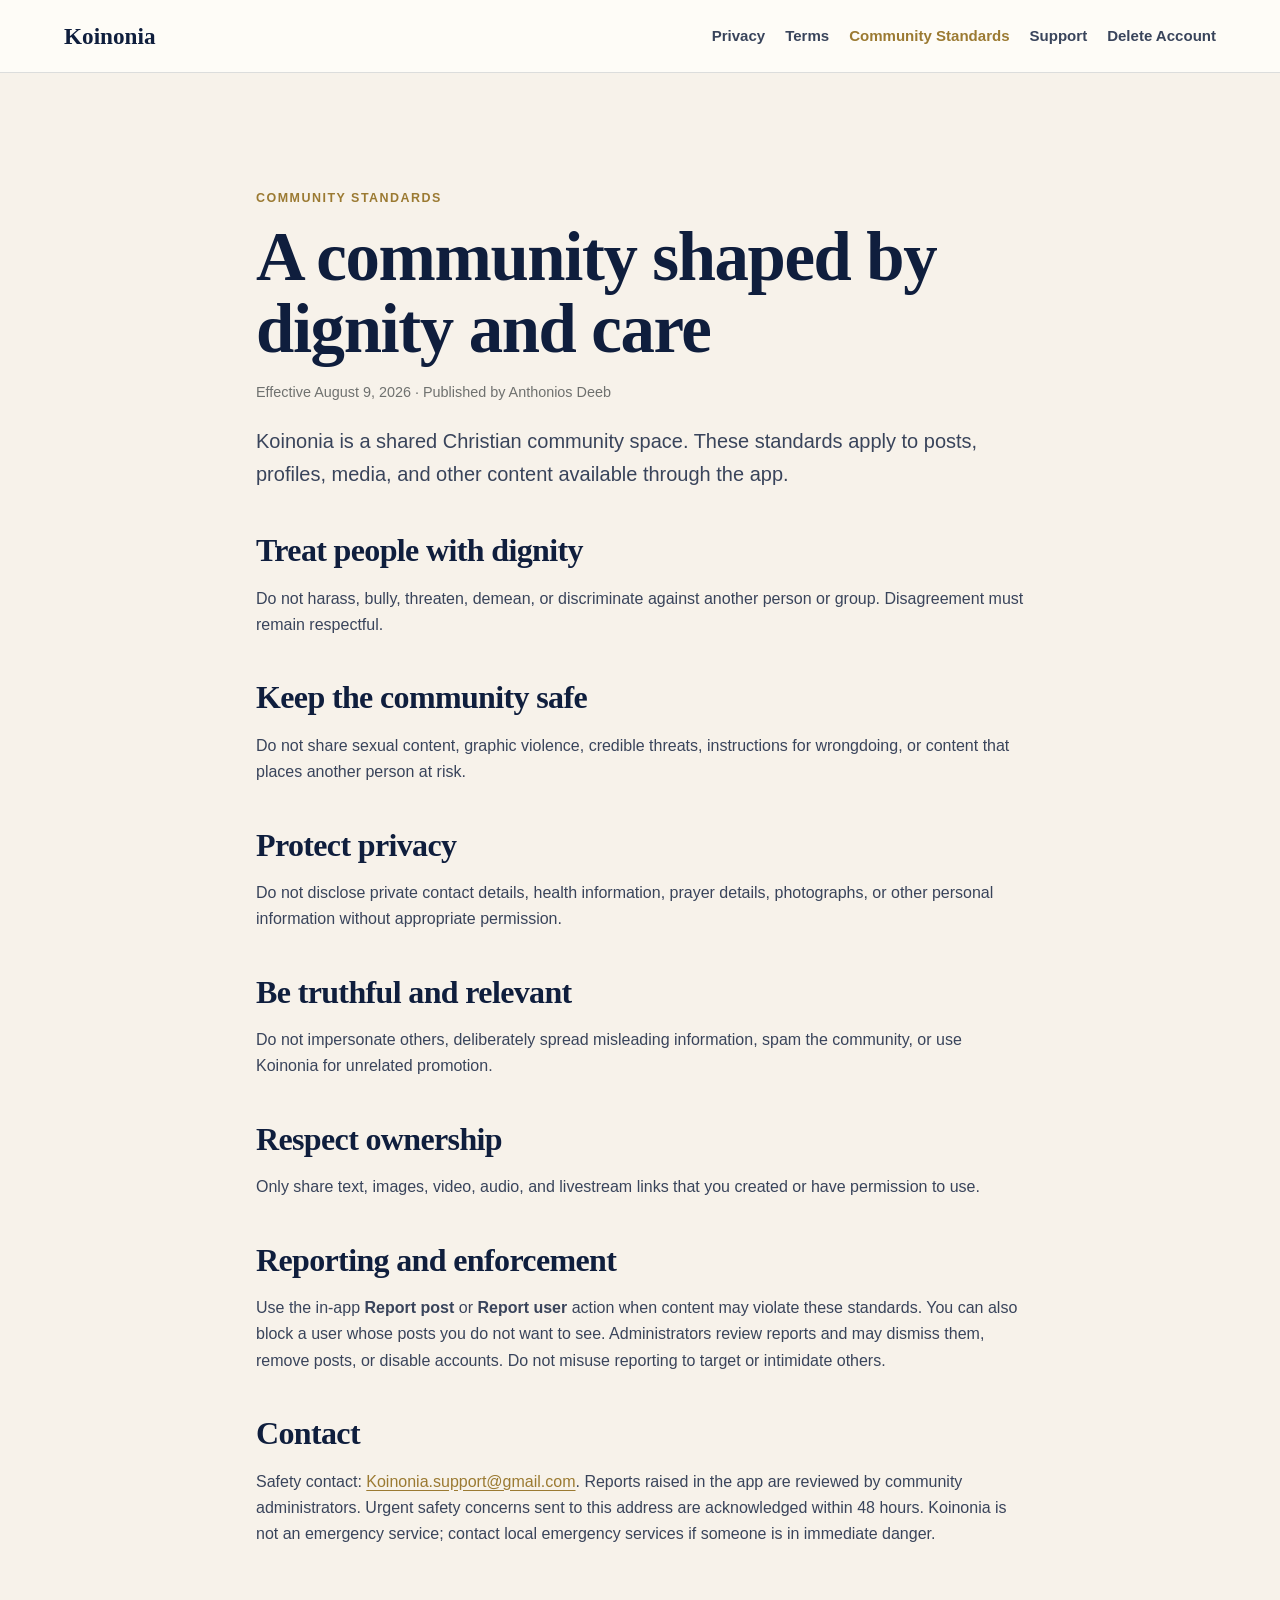
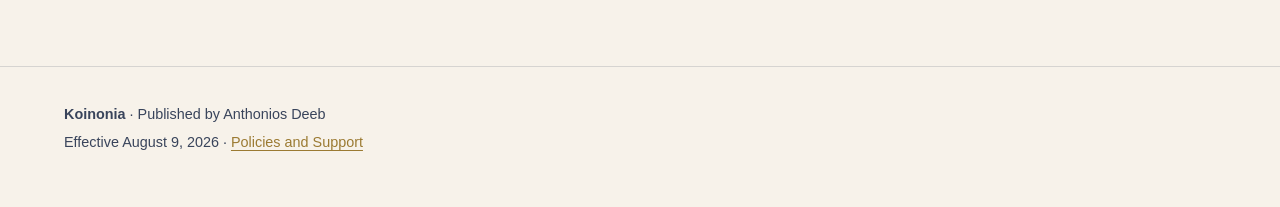
==== public-site/community-standards/index.html @ f4a789da "feat: publish Koinonia legal and support site" ====
<!doctype html>
<html lang="en">
<head>
  <meta charset="utf-8">
  <meta name="viewport" content="width=device-width, initial-scale=1">
  <meta name="description" content="Community Standards and safety information for Koinonia.">
  <title>Community Standards — Koinonia</title>
  <link rel="stylesheet" href="../styles.css">
</head>
<body>
  <header class="site-header">
    <div class="shell header-row">
      <a class="brand" href="../">Koinonia</a>
      <nav class="nav" aria-label="Policy navigation">
        <a href="../privacy/">Privacy</a>
        <a href="../terms/">Terms</a>
        <a aria-current="page" href="./">Community Standards</a>
        <a href="../support/">Support</a>
        <a href="../delete-account/">Delete Account</a>
      </nav>
    </div>
  </header>
  <main>
    <article class="shell prose">
      <p class="eyebrow">Community Standards</p>
      <h1>A community shaped by dignity and care</h1>
      <p class="metadata">Effective August 9, 2026 · Published by Anthonios Deeb</p>
      <p class="lede">Koinonia is a shared Christian community space. These standards apply to posts, profiles, media, and other content available through the app.</p>

      <h2>Treat people with dignity</h2>
      <p>Do not harass, bully, threaten, demean, or discriminate against another person or group. Disagreement must remain respectful.</p>

      <h2>Keep the community safe</h2>
      <p>Do not share sexual content, graphic violence, credible threats, instructions for wrongdoing, or content that places another person at risk.</p>

      <h2>Protect privacy</h2>
      <p>Do not disclose private contact details, health information, prayer details, photographs, or other personal information without appropriate permission.</p>

      <h2>Be truthful and relevant</h2>
      <p>Do not impersonate others, deliberately spread misleading information, spam the community, or use Koinonia for unrelated promotion.</p>

      <h2>Respect ownership</h2>
      <p>Only share text, images, video, audio, and livestream links that you created or have permission to use.</p>

      <h2>Reporting and enforcement</h2>
      <p>Use the in-app <strong>Report post</strong> or <strong>Report user</strong> action when content may violate these standards. You can also block a user whose posts you do not want to see. Administrators review reports and may dismiss them, remove posts, or disable accounts. Do not misuse reporting to target or intimidate others.</p>

      <h2>Contact</h2>
      <p>Safety contact: <a href="mailto:Koinonia.support@gmail.com?subject=Koinonia%20safety%20concern">Koinonia.support@gmail.com</a>. Reports raised in the app are reviewed by community administrators. Urgent safety concerns sent to this address are acknowledged within 48 hours. Koinonia is not an emergency service; contact local emergency services if someone is in immediate danger.</p>
    </article>
  </main>
  <footer class="site-footer">
    <div class="shell">
      <p><strong>Koinonia</strong> · Published by Anthonios Deeb</p>
      <p>Effective August 9, 2026 · <a href="../">Policies and Support</a></p>
    </div>
  </footer>
</body>
</html>
---- public-site/styles.css ----
:root {
  color-scheme: light;
  --cream: #f7f2ea;
  --surface: #fffdf9;
  --navy: #0f1e3d;
  --ink-soft: #39445b;
  --muted: #6f716f;
  --gold: #9b7a32;
  --border: rgba(15, 30, 61, 0.14);
  --danger: #8d332f;
  font-family: Inter, ui-sans-serif, -apple-system, BlinkMacSystemFont, "Segoe UI", sans-serif;
}

* { box-sizing: border-box; }
body { margin: 0; background: var(--cream); color: var(--navy); line-height: 1.65; }
a { color: var(--gold); text-underline-offset: 0.18em; }
a:focus-visible, button:focus-visible { outline: 3px solid var(--gold); outline-offset: 3px; }
.shell { width: min(100% - 2rem, 72rem); margin-inline: auto; }
.site-header { border-bottom: 1px solid var(--border); background: rgba(255, 253, 249, 0.9); }
.header-row { min-height: 4.5rem; display: flex; align-items: center; justify-content: space-between; gap: 1.5rem; }
.brand { color: var(--navy); text-decoration: none; font-family: Georgia, serif; font-size: 1.45rem; font-weight: 700; }
.nav { display: flex; flex-wrap: wrap; gap: 0.9rem 1.25rem; }
.nav a { color: var(--ink-soft); font-size: 0.94rem; font-weight: 650; text-decoration: none; }
.nav a[aria-current="page"] { color: var(--gold); }
main { padding: clamp(3rem, 8vw, 6.5rem) 0; }
.hero { max-width: 48rem; }
.eyebrow { color: var(--gold); font-size: 0.78rem; font-weight: 800; letter-spacing: 0.12em; text-transform: uppercase; }
h1, h2 { font-family: Georgia, "Times New Roman", serif; letter-spacing: -0.02em; }
h1 { margin: 0.35rem 0 1rem; font-size: clamp(2.35rem, 6vw, 4.3rem); line-height: 1.05; }
h2 { margin: 2.5rem 0 0.7rem; font-size: clamp(1.4rem, 3vw, 2rem); line-height: 1.2; }
p, li { color: var(--ink-soft); }
.lede { font-size: clamp(1.05rem, 2vw, 1.25rem); }
.notice { margin: 2rem 0; padding: 1rem 1.2rem; border: 1px solid rgba(141, 51, 47, 0.32); border-radius: 1rem; background: rgba(255, 255, 255, 0.58); color: var(--danger); }
.cards { display: grid; grid-template-columns: repeat(auto-fit, minmax(15rem, 1fr)); gap: 1rem; margin-top: 2.5rem; }
.card { padding: 1.4rem; border: 1px solid var(--border); border-radius: 1.25rem; background: var(--surface); }
.card h2 { margin-top: 0; font-size: 1.35rem; }
.button { display: inline-flex; min-height: 3rem; align-items: center; justify-content: center; margin-top: 1rem; padding: 0.7rem 1.2rem; border-radius: 999px; background: var(--navy); color: var(--cream); font-weight: 750; text-decoration: none; }
.button.secondary { border: 1px solid var(--border); background: var(--surface); color: var(--navy); }
.metadata { margin-top: 0.5rem; color: var(--muted); font-size: 0.9rem; }
.prose { max-width: 48rem; }
.prose ul { padding-left: 1.35rem; }
.site-footer { padding: 2rem 0 3rem; border-top: 1px solid var(--border); }
.site-footer p { margin: 0.25rem 0; font-size: 0.9rem; }
code { padding: 0.12rem 0.35rem; border-radius: 0.35rem; background: rgba(15, 30, 61, 0.07); color: var(--navy); }

@media (max-width: 48rem) {
  .header-row { align-items: flex-start; flex-direction: column; padding: 1rem 0; }
  .nav { gap: 0.65rem 1rem; }
}

@media (prefers-reduced-motion: reduce) {
  *, *::before, *::after { scroll-behavior: auto !important; }
}
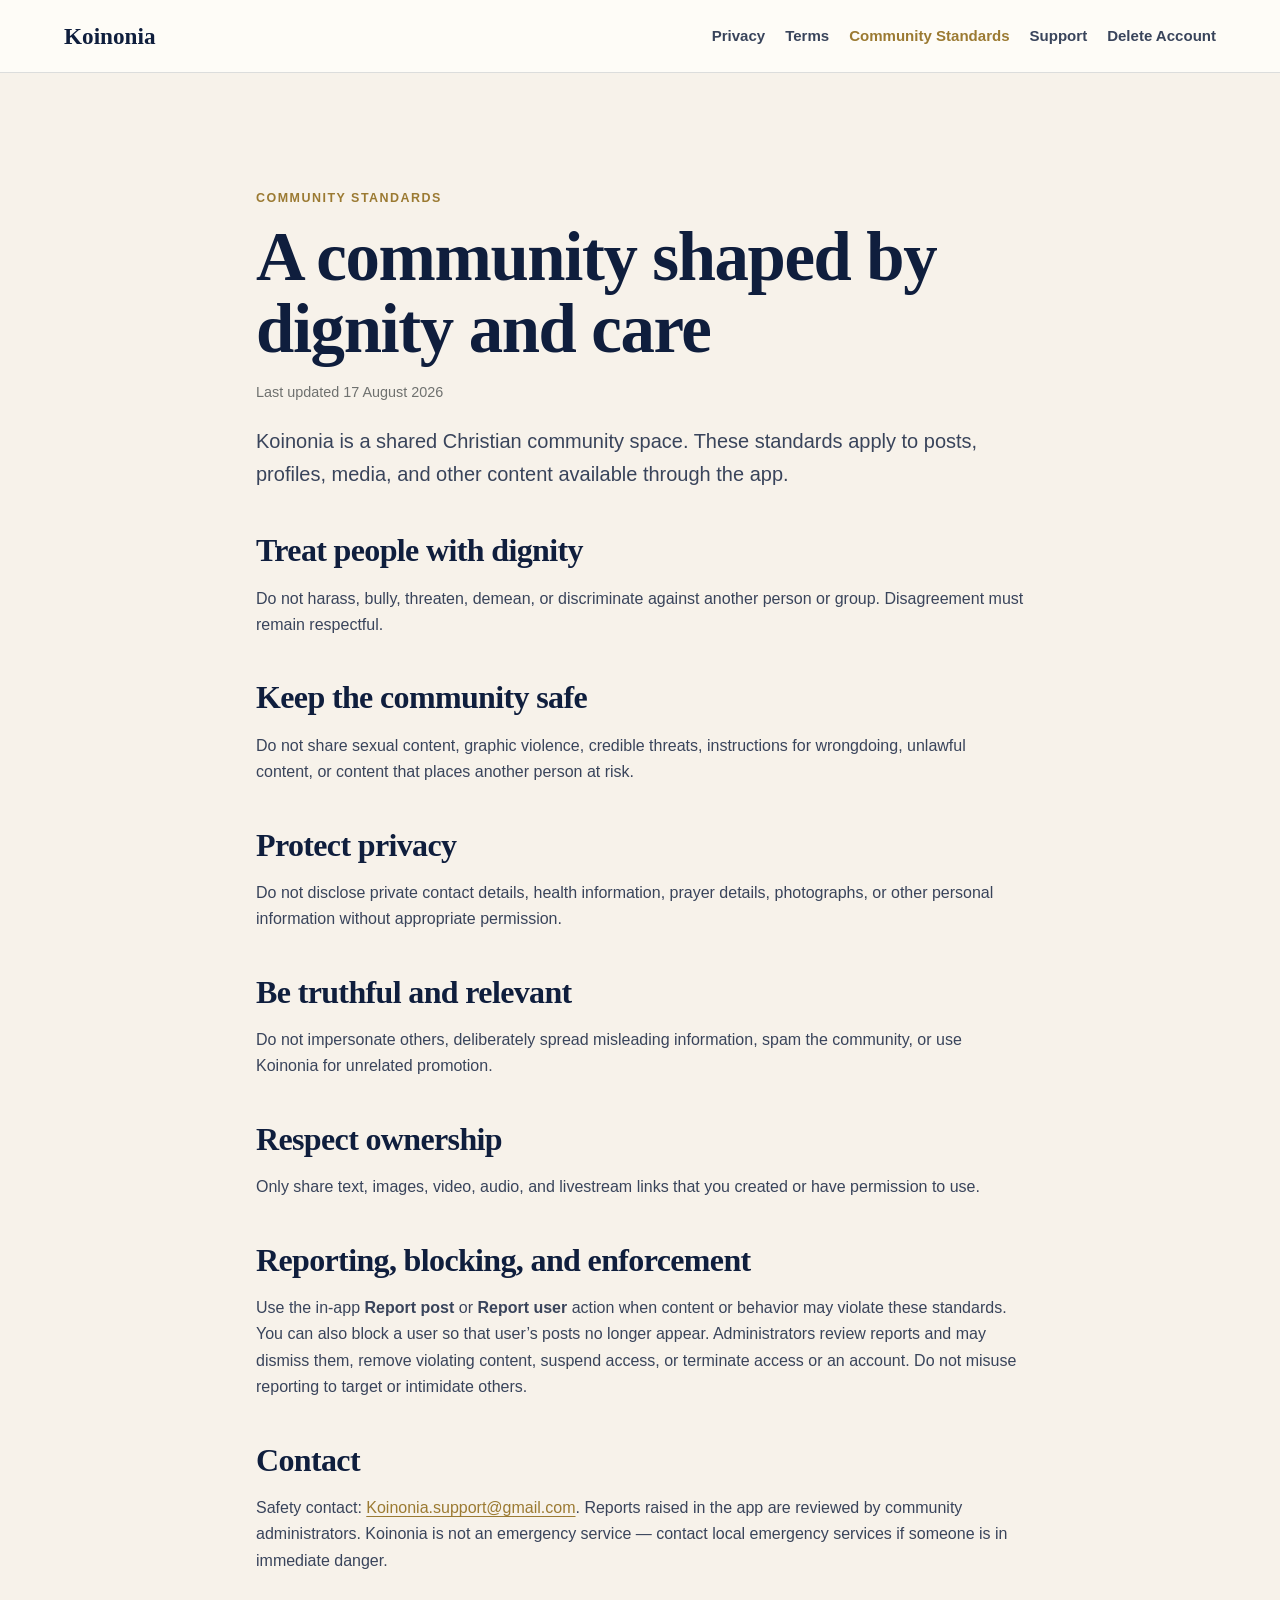
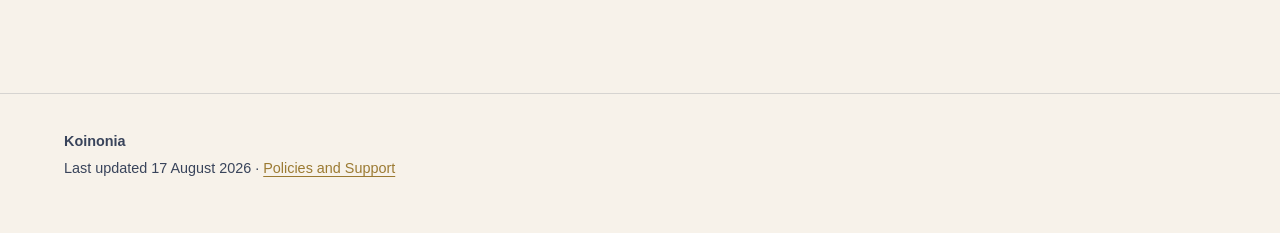
==== commit 3814f4f7: "fix: finalize App Review legal pages" ====
--- a/public-site/community-standards/index.html
+++ b/public-site/community-standards/index.html
@@ -1,59 +1,8 @@
 <!doctype html>
 <html lang="en">
-<head>
-  <meta charset="utf-8">
-  <meta name="viewport" content="width=device-width, initial-scale=1">
-  <meta name="description" content="Community Standards and safety information for Koinonia.">
-  <title>Community Standards — Koinonia</title>
-  <link rel="stylesheet" href="../styles.css">
-</head>
+<head><meta charset="utf-8"><meta name="viewport" content="width=device-width, initial-scale=1"><meta name="description" content="Community Standards for Koinonia."><link rel="canonical" href="https://anthonios-deeb.github.io/koinonia-pages/community-standards/"><title>Community Standards — Koinonia</title><link rel="stylesheet" href="../styles.css"></head>
 <body>
-  <header class="site-header">
-    <div class="shell header-row">
-      <a class="brand" href="../">Koinonia</a>
-      <nav class="nav" aria-label="Policy navigation">
-        <a href="../privacy/">Privacy</a>
-        <a href="../terms/">Terms</a>
-        <a aria-current="page" href="./">Community Standards</a>
-        <a href="../support/">Support</a>
-        <a href="../delete-account/">Delete Account</a>
-      </nav>
-    </div>
-  </header>
-  <main>
-    <article class="shell prose">
-      <p class="eyebrow">Community Standards</p>
-      <h1>A community shaped by dignity and care</h1>
-      <p class="metadata">Effective August 9, 2026 · Published by Anthonios Deeb</p>
-      <p class="lede">Koinonia is a shared Christian community space. These standards apply to posts, profiles, media, and other content available through the app.</p>
-
-      <h2>Treat people with dignity</h2>
-      <p>Do not harass, bully, threaten, demean, or discriminate against another person or group. Disagreement must remain respectful.</p>
-
-      <h2>Keep the community safe</h2>
-      <p>Do not share sexual content, graphic violence, credible threats, instructions for wrongdoing, or content that places another person at risk.</p>
-
-      <h2>Protect privacy</h2>
-      <p>Do not disclose private contact details, health information, prayer details, photographs, or other personal information without appropriate permission.</p>
-
-      <h2>Be truthful and relevant</h2>
-      <p>Do not impersonate others, deliberately spread misleading information, spam the community, or use Koinonia for unrelated promotion.</p>
-
-      <h2>Respect ownership</h2>
-      <p>Only share text, images, video, audio, and livestream links that you created or have permission to use.</p>
-
-      <h2>Reporting and enforcement</h2>
-      <p>Use the in-app <strong>Report post</strong> or <strong>Report user</strong> action when content may violate these standards. You can also block a user whose posts you do not want to see. Administrators review reports and may dismiss them, remove posts, or disable accounts. Do not misuse reporting to target or intimidate others.</p>
-
-      <h2>Contact</h2>
-      <p>Safety contact: <a href="mailto:Koinonia.support@gmail.com?subject=Koinonia%20safety%20concern">Koinonia.support@gmail.com</a>. Reports raised in the app are reviewed by community administrators. Urgent safety concerns sent to this address are acknowledged within 48 hours. Koinonia is not an emergency service; contact local emergency services if someone is in immediate danger.</p>
-    </article>
-  </main>
-  <footer class="site-footer">
-    <div class="shell">
-      <p><strong>Koinonia</strong> · Published by Anthonios Deeb</p>
-      <p>Effective August 9, 2026 · <a href="../">Policies and Support</a></p>
-    </div>
-  </footer>
-</body>
-</html>
+  <header class="site-header"><div class="shell header-row"><a class="brand" href="../">Koinonia</a><nav class="nav" aria-label="Policy navigation"><a href="../privacy/">Privacy</a><a href="../terms/">Terms</a><a aria-current="page" href="./">Community Standards</a><a href="../support/">Support</a><a href="../delete-account/">Delete Account</a></nav></div></header>
+  <main><article class="shell prose"><p class="eyebrow">Community Standards</p><h1>A community shaped by dignity and care</h1><p class="metadata">Last updated 17 August 2026</p><p class="lede">Koinonia is a shared Christian community space. These standards apply to posts, profiles, media, and other content available through the app.</p><h2>Treat people with dignity</h2><p>Do not harass, bully, threaten, demean, or discriminate against another person or group. Disagreement must remain respectful.</p><h2>Keep the community safe</h2><p>Do not share sexual content, graphic violence, credible threats, instructions for wrongdoing, unlawful content, or content that places another person at risk.</p><h2>Protect privacy</h2><p>Do not disclose private contact details, health information, prayer details, photographs, or other personal information without appropriate permission.</p><h2>Be truthful and relevant</h2><p>Do not impersonate others, deliberately spread misleading information, spam the community, or use Koinonia for unrelated promotion.</p><h2>Respect ownership</h2><p>Only share text, images, video, audio, and livestream links that you created or have permission to use.</p><h2>Reporting, blocking, and enforcement</h2><p>Use the in-app <strong>Report post</strong> or <strong>Report user</strong> action when content or behavior may violate these standards. You can also block a user so that user’s posts no longer appear. Administrators review reports and may dismiss them, remove violating content, suspend access, or terminate access or an account. Do not misuse reporting to target or intimidate others.</p><h2>Contact</h2><p>Safety contact: <a href="mailto:Koinonia.support@gmail.com?subject=Koinonia%20safety%20concern">Koinonia.support@gmail.com</a>. Reports raised in the app are reviewed by community administrators. Koinonia is not an emergency service — contact local emergency services if someone is in immediate danger.</p></article></main>
+  <footer class="site-footer"><div class="shell"><p><strong>Koinonia</strong></p><p>Last updated 17 August 2026 · <a href="../">Policies and Support</a></p></div></footer>
+</body></html>
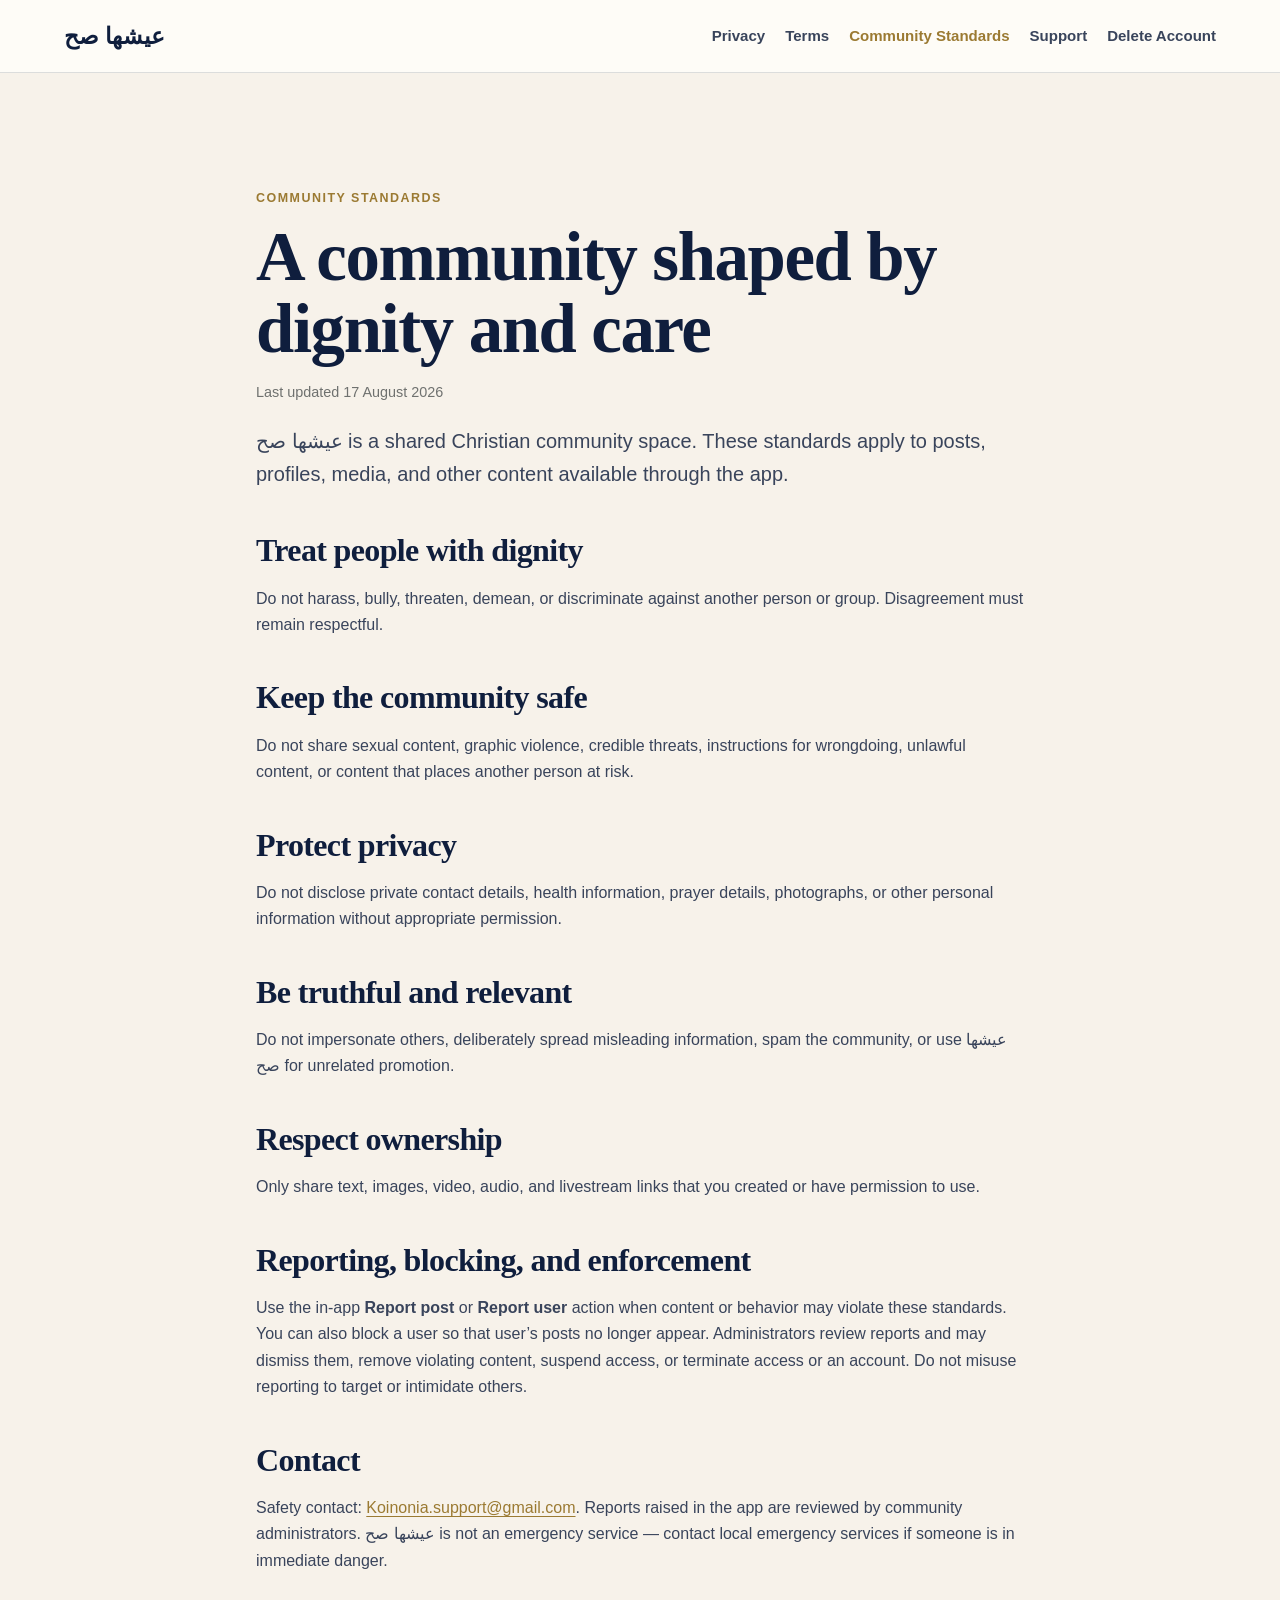
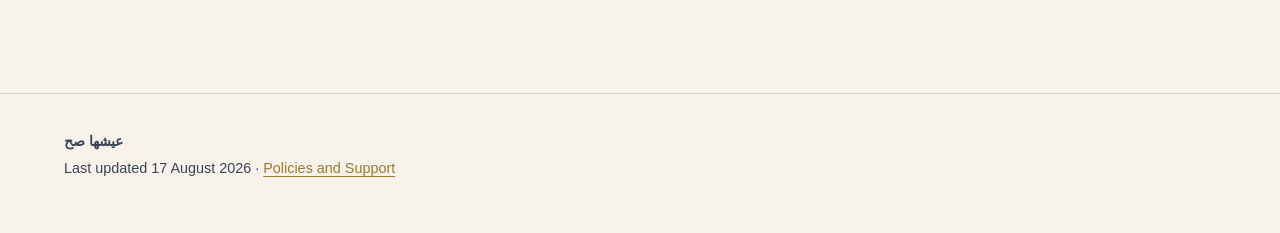
==== commit 427a2c25: "feat: rebrand legal and support site to عيشها صح Renames the user-visible brand on every page, adds " ====
--- a/public-site/community-standards/index.html
+++ b/public-site/community-standards/index.html
@@ -1,8 +1,8 @@
 <!doctype html>
 <html lang="en">
-<head><meta charset="utf-8"><meta name="viewport" content="width=device-width, initial-scale=1"><meta name="description" content="Community Standards for Koinonia."><link rel="canonical" href="https://anthonios-deeb.github.io/koinonia-pages/community-standards/"><title>Community Standards — Koinonia</title><link rel="stylesheet" href="../styles.css"></head>
+<head><meta charset="utf-8"><meta name="viewport" content="width=device-width, initial-scale=1"><meta name="description" content="Community Standards for عيشها صح."><link rel="canonical" href="https://anthonios-deeb.github.io/koinonia-pages/community-standards/"><title>Community Standards — عيشها صح</title><link rel="stylesheet" href="../styles.css"><link rel="icon" type="image/png" href="../assets/aishha-sah-app-icon.png"></head>
 <body>
-  <header class="site-header"><div class="shell header-row"><a class="brand" href="../">Koinonia</a><nav class="nav" aria-label="Policy navigation"><a href="../privacy/">Privacy</a><a href="../terms/">Terms</a><a aria-current="page" href="./">Community Standards</a><a href="../support/">Support</a><a href="../delete-account/">Delete Account</a></nav></div></header>
-  <main><article class="shell prose"><p class="eyebrow">Community Standards</p><h1>A community shaped by dignity and care</h1><p class="metadata">Last updated 17 August 2026</p><p class="lede">Koinonia is a shared Christian community space. These standards apply to posts, profiles, media, and other content available through the app.</p><h2>Treat people with dignity</h2><p>Do not harass, bully, threaten, demean, or discriminate against another person or group. Disagreement must remain respectful.</p><h2>Keep the community safe</h2><p>Do not share sexual content, graphic violence, credible threats, instructions for wrongdoing, unlawful content, or content that places another person at risk.</p><h2>Protect privacy</h2><p>Do not disclose private contact details, health information, prayer details, photographs, or other personal information without appropriate permission.</p><h2>Be truthful and relevant</h2><p>Do not impersonate others, deliberately spread misleading information, spam the community, or use Koinonia for unrelated promotion.</p><h2>Respect ownership</h2><p>Only share text, images, video, audio, and livestream links that you created or have permission to use.</p><h2>Reporting, blocking, and enforcement</h2><p>Use the in-app <strong>Report post</strong> or <strong>Report user</strong> action when content or behavior may violate these standards. You can also block a user so that user’s posts no longer appear. Administrators review reports and may dismiss them, remove violating content, suspend access, or terminate access or an account. Do not misuse reporting to target or intimidate others.</p><h2>Contact</h2><p>Safety contact: <a href="mailto:Koinonia.support@gmail.com?subject=Koinonia%20safety%20concern">Koinonia.support@gmail.com</a>. Reports raised in the app are reviewed by community administrators. Koinonia is not an emergency service — contact local emergency services if someone is in immediate danger.</p></article></main>
-  <footer class="site-footer"><div class="shell"><p><strong>Koinonia</strong></p><p>Last updated 17 August 2026 · <a href="../">Policies and Support</a></p></div></footer>
+  <header class="site-header"><div class="shell header-row"><a class="brand" href="../">عيشها صح</a><nav class="nav" aria-label="Policy navigation"><a href="../privacy/">Privacy</a><a href="../terms/">Terms</a><a aria-current="page" href="./">Community Standards</a><a href="../support/">Support</a><a href="../delete-account/">Delete Account</a></nav></div></header>
+  <main><article class="shell prose"><p class="eyebrow">Community Standards</p><h1>A community shaped by dignity and care</h1><p class="metadata">Last updated 17 August 2026</p><p class="lede">عيشها صح is a shared Christian community space. These standards apply to posts, profiles, media, and other content available through the app.</p><h2>Treat people with dignity</h2><p>Do not harass, bully, threaten, demean, or discriminate against another person or group. Disagreement must remain respectful.</p><h2>Keep the community safe</h2><p>Do not share sexual content, graphic violence, credible threats, instructions for wrongdoing, unlawful content, or content that places another person at risk.</p><h2>Protect privacy</h2><p>Do not disclose private contact details, health information, prayer details, photographs, or other personal information without appropriate permission.</p><h2>Be truthful and relevant</h2><p>Do not impersonate others, deliberately spread misleading information, spam the community, or use عيشها صح for unrelated promotion.</p><h2>Respect ownership</h2><p>Only share text, images, video, audio, and livestream links that you created or have permission to use.</p><h2>Reporting, blocking, and enforcement</h2><p>Use the in-app <strong>Report post</strong> or <strong>Report user</strong> action when content or behavior may violate these standards. You can also block a user so that user’s posts no longer appear. Administrators review reports and may dismiss them, remove violating content, suspend access, or terminate access or an account. Do not misuse reporting to target or intimidate others.</p><h2>Contact</h2><p>Safety contact: <a href="mailto:Koinonia.support@gmail.com?subject=%D8%B9%D9%8A%D8%B4%D9%87%D8%A7%20%D8%B5%D8%AD%20safety%20concern">Koinonia.support@gmail.com</a>. Reports raised in the app are reviewed by community administrators. عيشها صح is not an emergency service — contact local emergency services if someone is in immediate danger.</p></article></main>
+  <footer class="site-footer"><div class="shell"><p><strong><bdi lang="ar" dir="rtl">عيشها صح</bdi></strong></p><p>Last updated 17 August 2026 · <a href="../">Policies and Support</a></p></div></footer>
 </body></html>
--- a/public-site/styles.css
+++ b/public-site/styles.css
@@ -12,6 +12,7 @@
 }
 
 * { box-sizing: border-box; }
+html { scroll-behavior: smooth; }
 body { margin: 0; background: var(--cream); color: var(--navy); line-height: 1.65; }
 a { color: var(--gold); text-underline-offset: 0.18em; }
 a:focus-visible, button:focus-visible { outline: 3px solid var(--gold); outline-offset: 3px; }
@@ -22,6 +23,7 @@
 .nav { display: flex; flex-wrap: wrap; gap: 0.9rem 1.25rem; }
 .nav a { color: var(--ink-soft); font-size: 0.94rem; font-weight: 650; text-decoration: none; }
 .nav a[aria-current="page"] { color: var(--gold); }
+.nav .nav-cta { min-height: 2.5rem; display: inline-flex; align-items: center; padding: 0.35rem 1rem; border-radius: 999px; background: var(--navy); color: var(--cream); white-space: nowrap; }
 main { padding: clamp(3rem, 8vw, 6.5rem) 0; }
 .hero { max-width: 48rem; }
 .eyebrow { color: var(--gold); font-size: 0.78rem; font-weight: 800; letter-spacing: 0.12em; text-transform: uppercase; }
@@ -34,6 +36,19 @@
 .cards { display: grid; grid-template-columns: repeat(auto-fit, minmax(15rem, 1fr)); gap: 1rem; margin-top: 2.5rem; }
 .card { padding: 1.4rem; border: 1px solid var(--border); border-radius: 1.25rem; background: var(--surface); }
 .card h2 { margin-top: 0; font-size: 1.35rem; }
+.download-section { margin-top: clamp(3rem, 7vw, 5.5rem); scroll-margin-top: 2rem; }
+.download-card { display: grid; grid-template-columns: auto minmax(0, 1fr); align-items: center; gap: clamp(1.5rem, 4vw, 3.5rem); padding: clamp(1.5rem, 5vw, 3.5rem); border: 1px solid var(--border); border-radius: clamp(1.5rem, 3vw, 2rem); background: var(--surface); }
+.app-icon { width: clamp(7rem, 17vw, 10rem); height: auto; border-radius: 22%; box-shadow: 0 1rem 2.5rem rgba(15, 30, 61, 0.12); }
+.download-content h1, .download-content h2 { margin: 0.3rem 0 0.55rem; font-size: clamp(2rem, 4vw, 3.15rem); }
+.download-copy { max-width: 34rem; margin: 0; font-size: clamp(1.05rem, 2vw, 1.2rem); }
+.store-links { display: flex; flex-wrap: wrap; align-items: center; gap: 0.75rem 1rem; margin-top: 1.5rem; }
+.store-link { display: inline-flex; align-items: center; justify-content: center; border-radius: 0.65rem; }
+.store-badge { display: block; width: auto; }
+.app-store-badge { height: 3.25rem; }
+.google-play-badge { height: 4.2rem; margin: -0.475rem -0.6rem; }
+.install-page { min-height: 100vh; display: flex; flex-direction: column; }
+.install-page main { flex: 1; display: flex; align-items: center; }
+.install-page .download-section { margin-top: 0; }
 .button { display: inline-flex; min-height: 3rem; align-items: center; justify-content: center; margin-top: 1rem; padding: 0.7rem 1.2rem; border-radius: 999px; background: var(--navy); color: var(--cream); font-weight: 750; text-decoration: none; }
 .button.secondary { border: 1px solid var(--border); background: var(--surface); color: var(--navy); }
 .metadata { margin-top: 0.5rem; color: var(--muted); font-size: 0.9rem; }
@@ -45,7 +60,14 @@
 
 @media (max-width: 48rem) {
   .header-row { align-items: flex-start; flex-direction: column; padding: 1rem 0; }
-  .nav { gap: 0.65rem 1rem; }
+  .nav { align-items: center; gap: 0.65rem 1rem; }
+}
+
+@media (max-width: 38rem) {
+  .download-card { grid-template-columns: 1fr; text-align: center; }
+  .app-icon { margin-inline: auto; }
+  .download-copy { margin-inline: auto; }
+  .store-links { justify-content: center; }
 }
 
 @media (prefers-reduced-motion: reduce) {
